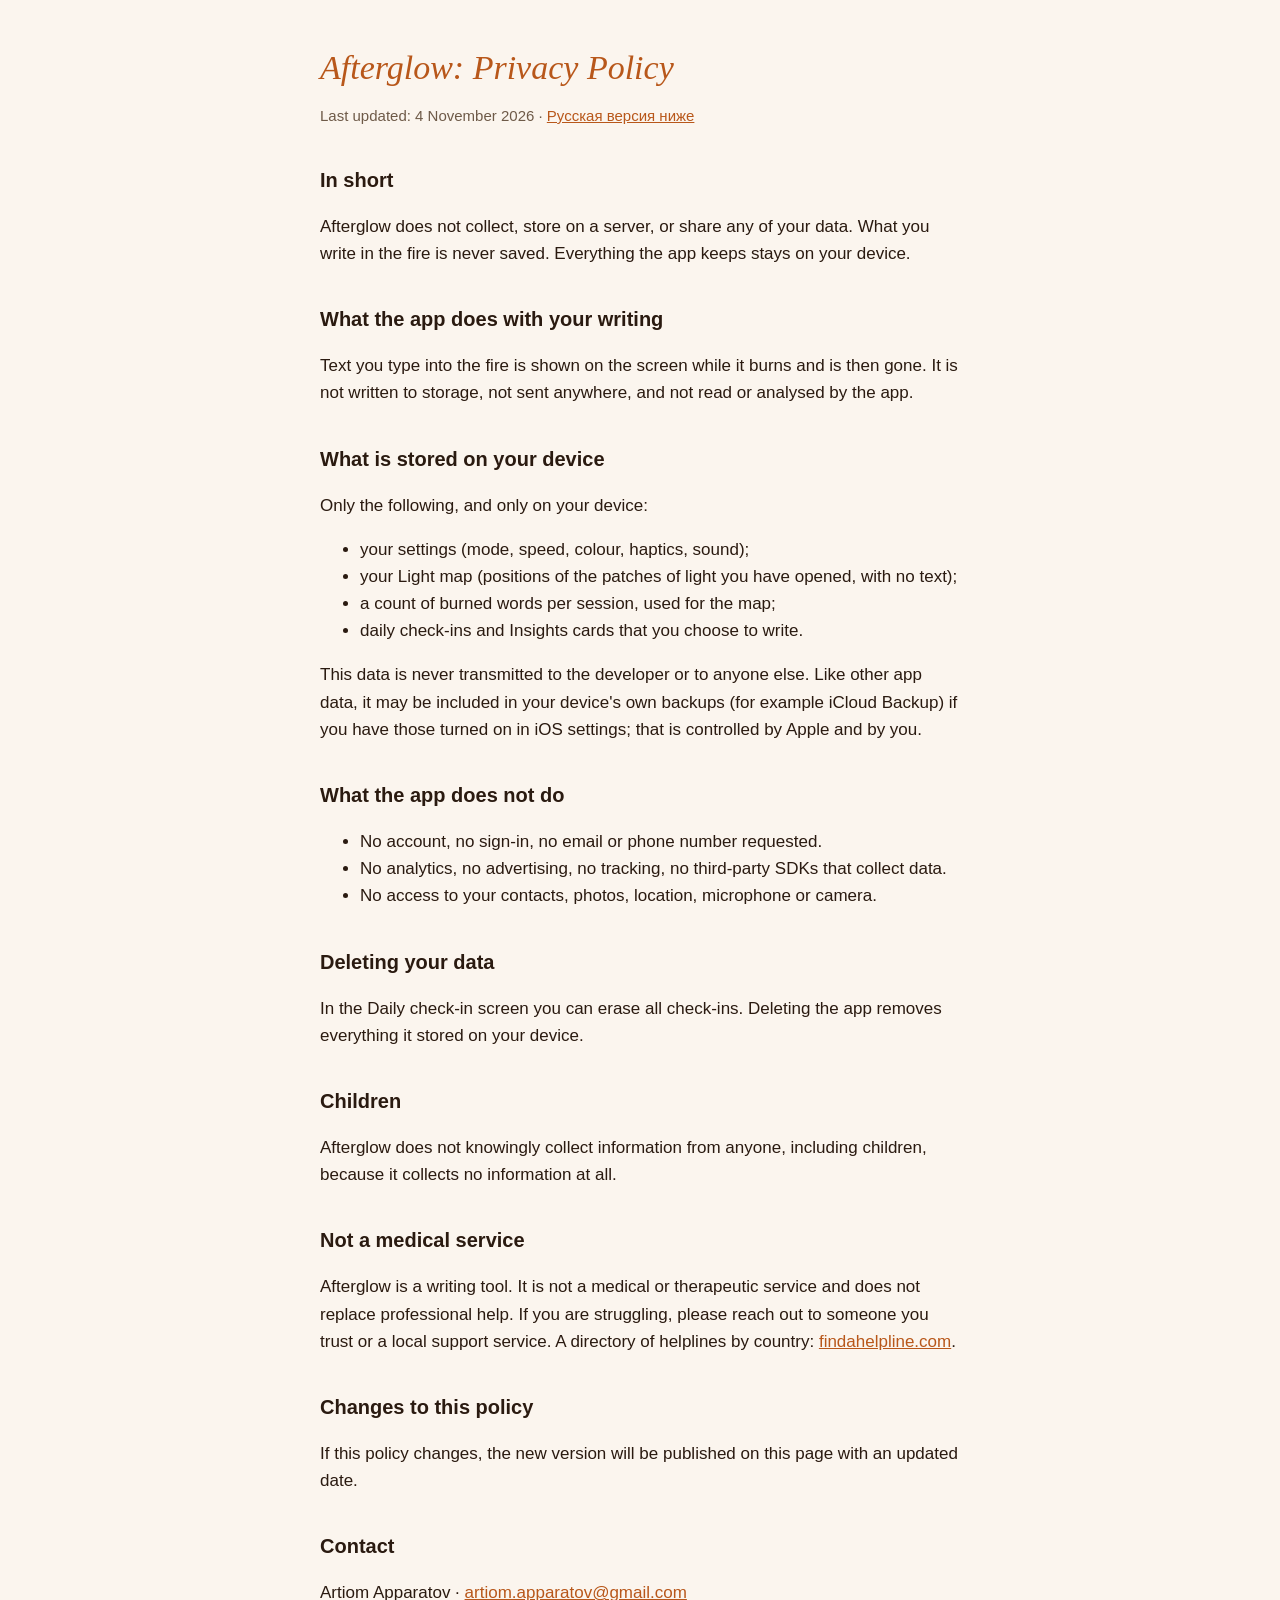
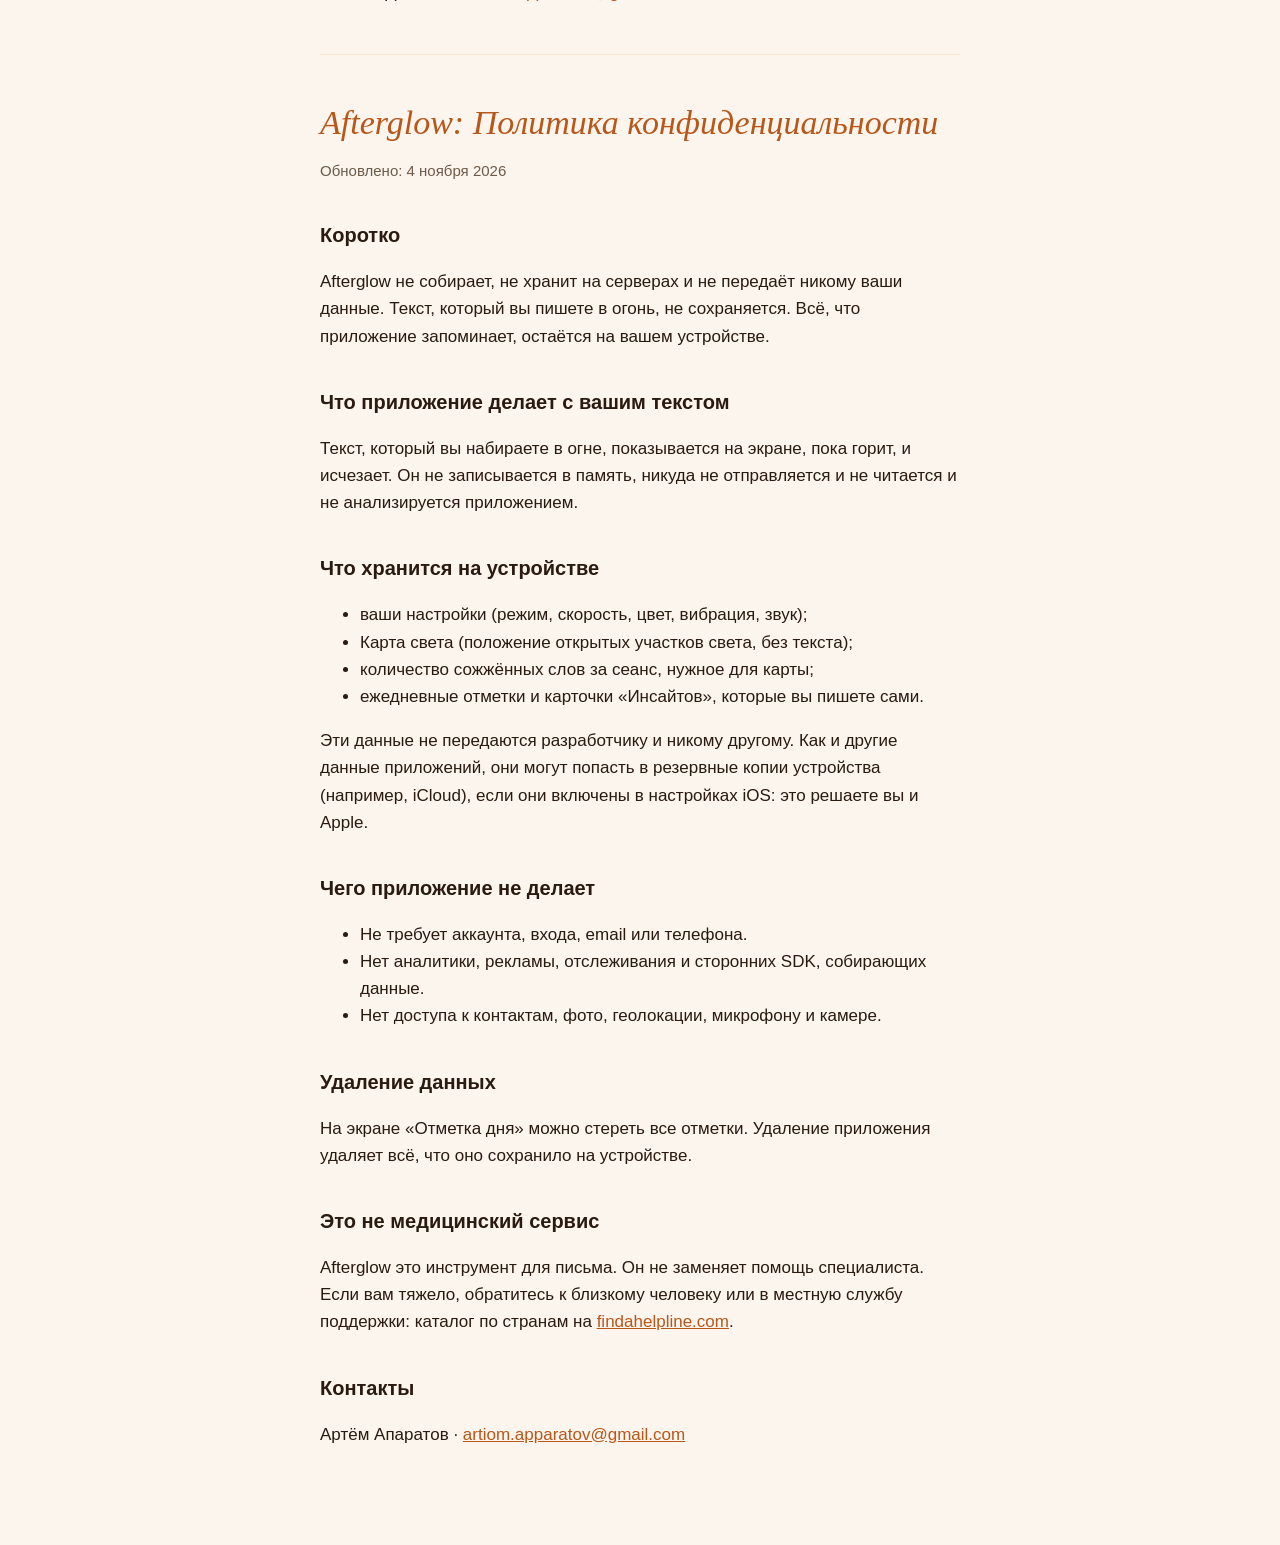
==== afterglow/privacy.html @ 963027b5 "Add Afterglow privacy policy and support pages Co-Authored-By: Claude Sonnet 5.5 <noreply@anthropic." ====
<!doctype html>
<html lang="en"><head><meta charset="utf-8"><meta name="viewport" content="width=device-width,initial-scale=1">
<title>Afterglow: Privacy Policy</title><link rel="stylesheet" href="style.css"></head>
<body><main>
<h1>Afterglow: Privacy Policy</h1>
<p class="mut">Last updated: 4 November 2026 · <a href="#ru">Русская версия ниже</a></p>

<h2>In short</h2>
<p>Afterglow does not collect, store on a server, or share any of your data. What you write in the fire is never saved. Everything the app keeps stays on your device.</p>

<h2>What the app does with your writing</h2>
<p>Text you type into the fire is shown on the screen while it burns and is then gone. It is not written to storage, not sent anywhere, and not read or analysed by the app.</p>

<h2>What is stored on your device</h2>
<p>Only the following, and only on your device:</p>
<ul>
<li>your settings (mode, speed, colour, haptics, sound);</li>
<li>your Light map (positions of the patches of light you have opened, with no text);</li>
<li>a count of burned words per session, used for the map;</li>
<li>daily check-ins and Insights cards that you choose to write.</li>
</ul>
<p>This data is never transmitted to the developer or to anyone else. Like other app data, it may be included in your device's own backups (for example iCloud Backup) if you have those turned on in iOS settings; that is controlled by Apple and by you.</p>

<h2>What the app does not do</h2>
<ul>
<li>No account, no sign-in, no email or phone number requested.</li>
<li>No analytics, no advertising, no tracking, no third-party SDKs that collect data.</li>
<li>No access to your contacts, photos, location, microphone or camera.</li>
</ul>

<h2>Deleting your data</h2>
<p>In the Daily check-in screen you can erase all check-ins. Deleting the app removes everything it stored on your device.</p>

<h2>Children</h2>
<p>Afterglow does not knowingly collect information from anyone, including children, because it collects no information at all.</p>

<h2>Not a medical service</h2>
<p>Afterglow is a writing tool. It is not a medical or therapeutic service and does not replace professional help. If you are struggling, please reach out to someone you trust or a local support service. A directory of helplines by country: <a href="https://findahelpline.com">findahelpline.com</a>.</p>

<h2>Changes to this policy</h2>
<p>If this policy changes, the new version will be published on this page with an updated date.</p>

<h2>Contact</h2>
<p>Artiom Apparatov · <a href="mailto:artiom.apparatov@gmail.com">artiom.apparatov@gmail.com</a></p>

<hr id="ru">
<h1>Afterglow: Политика конфиденциальности</h1>
<p class="mut">Обновлено: 4 ноября 2026</p>

<h2>Коротко</h2>
<p>Afterglow не собирает, не хранит на серверах и не передаёт никому ваши данные. Текст, который вы пишете в огонь, не сохраняется. Всё, что приложение запоминает, остаётся на вашем устройстве.</p>

<h2>Что приложение делает с вашим текстом</h2>
<p>Текст, который вы набираете в огне, показывается на экране, пока горит, и исчезает. Он не записывается в память, никуда не отправляется и не читается и не анализируется приложением.</p>

<h2>Что хранится на устройстве</h2>
<ul>
<li>ваши настройки (режим, скорость, цвет, вибрация, звук);</li>
<li>Карта света (положение открытых участков света, без текста);</li>
<li>количество сожжённых слов за сеанс, нужное для карты;</li>
<li>ежедневные отметки и карточки «Инсайтов», которые вы пишете сами.</li>
</ul>
<p>Эти данные не передаются разработчику и никому другому. Как и другие данные приложений, они могут попасть в резервные копии устройства (например, iCloud), если они включены в настройках iOS: это решаете вы и Apple.</p>

<h2>Чего приложение не делает</h2>
<ul>
<li>Не требует аккаунта, входа, email или телефона.</li>
<li>Нет аналитики, рекламы, отслеживания и сторонних SDK, собирающих данные.</li>
<li>Нет доступа к контактам, фото, геолокации, микрофону и камере.</li>
</ul>

<h2>Удаление данных</h2>
<p>На экране «Отметка дня» можно стереть все отметки. Удаление приложения удаляет всё, что оно сохранило на устройстве.</p>

<h2>Это не медицинский сервис</h2>
<p>Afterglow это инструмент для письма. Он не заменяет помощь специалиста. Если вам тяжело, обратитесь к близкому человеку или в местную службу поддержки: каталог по странам на <a href="https://findahelpline.com">findahelpline.com</a>.</p>

<h2>Контакты</h2>
<p>Артём Апаратов · <a href="mailto:artiom.apparatov@gmail.com">artiom.apparatov@gmail.com</a></p>
</main></body></html>
---- afterglow/style.css ----
:root{color-scheme:dark light;--bg:#150b08;--fg:#f6e7d6;--mut:#c9b49c;--acc:#ffb860}
@media (prefers-color-scheme:light){:root{--bg:#fbf5ee;--fg:#2a1a10;--mut:#6e5a48;--acc:#b8571a}}
*{box-sizing:border-box}
body{margin:0;background:var(--bg);color:var(--fg);font:17px/1.6 -apple-system,BlinkMacSystemFont,"Segoe UI",Roboto,sans-serif}
main{max-width:680px;margin:0 auto;padding:48px 20px 80px}
h1{font:italic 400 34px/1.2 Georgia,serif;color:var(--acc);margin:0 0 6px}
h2{font-size:20px;margin:36px 0 8px}
p,li{color:var(--fg)}
.mut{color:var(--mut);font-size:15px}
a{color:var(--acc)}
hr{border:0;border-top:1px solid rgba(255,184,96,.25);margin:48px 0}
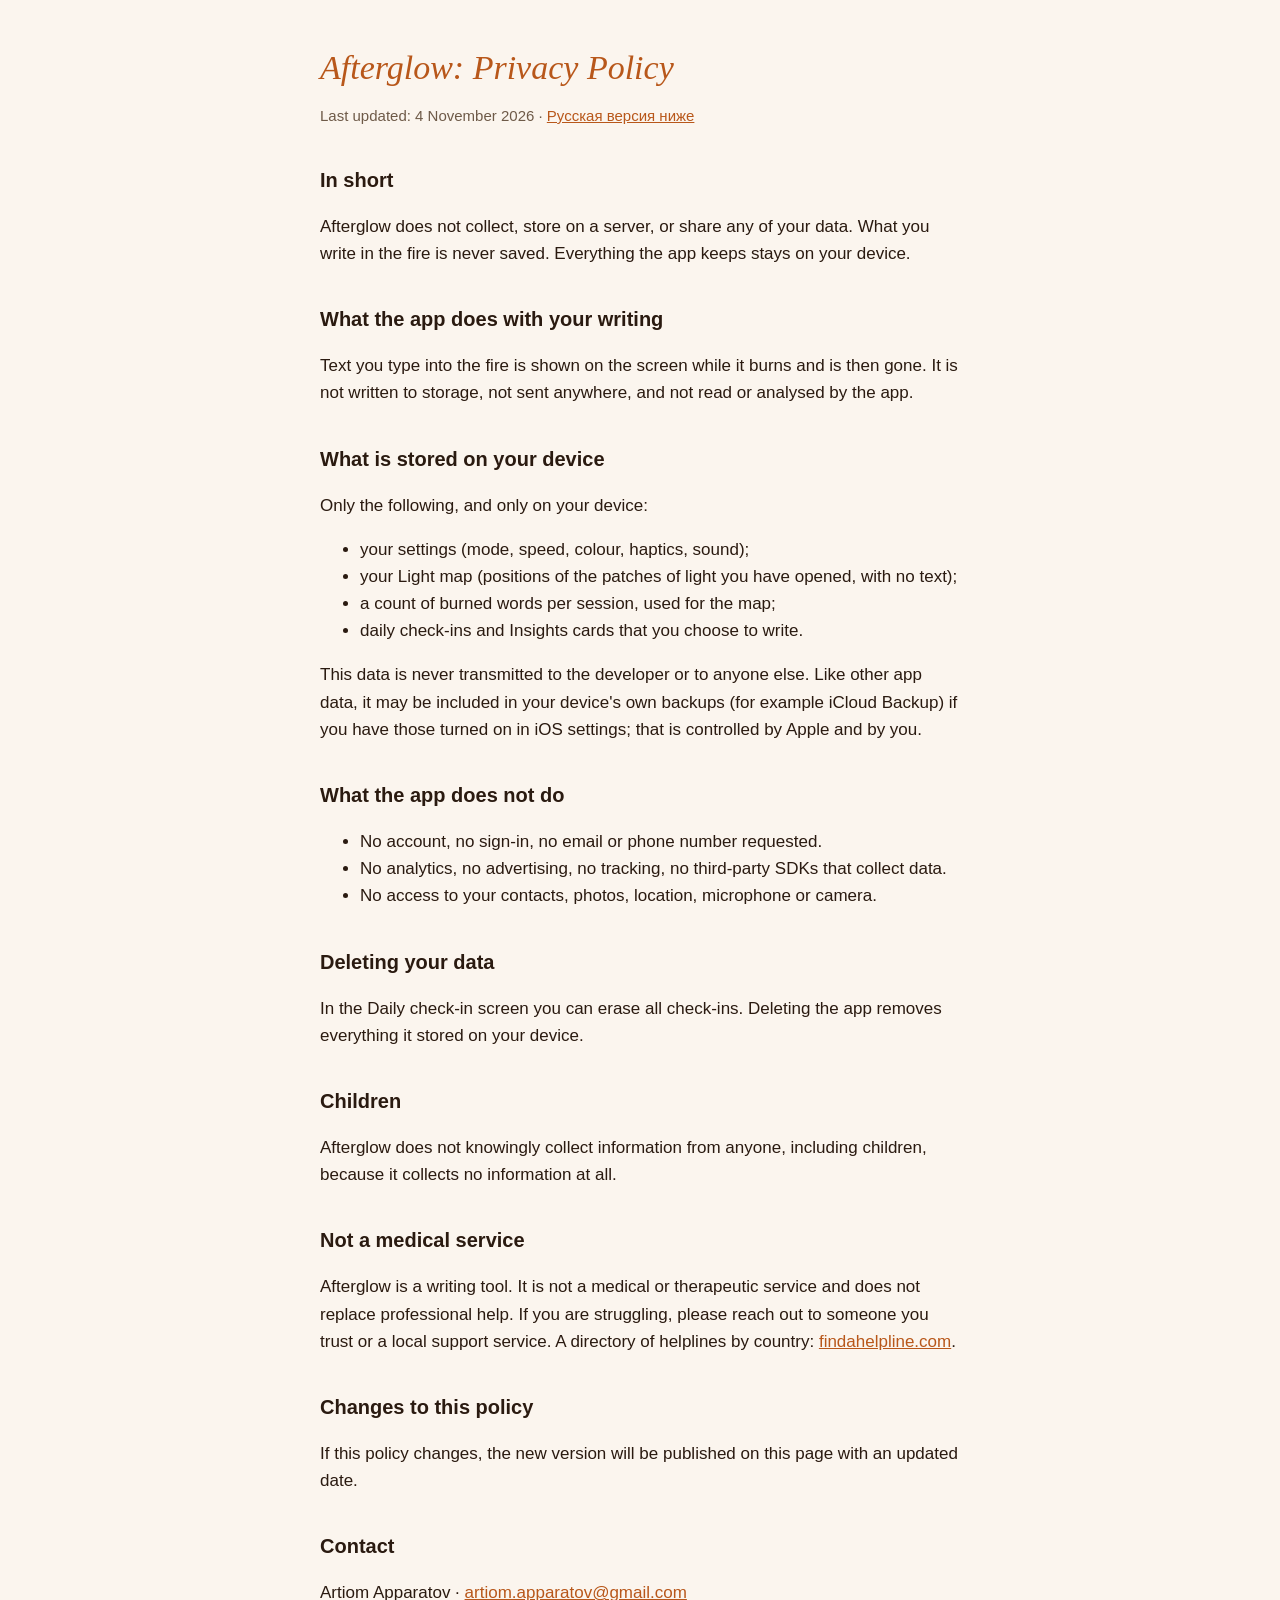
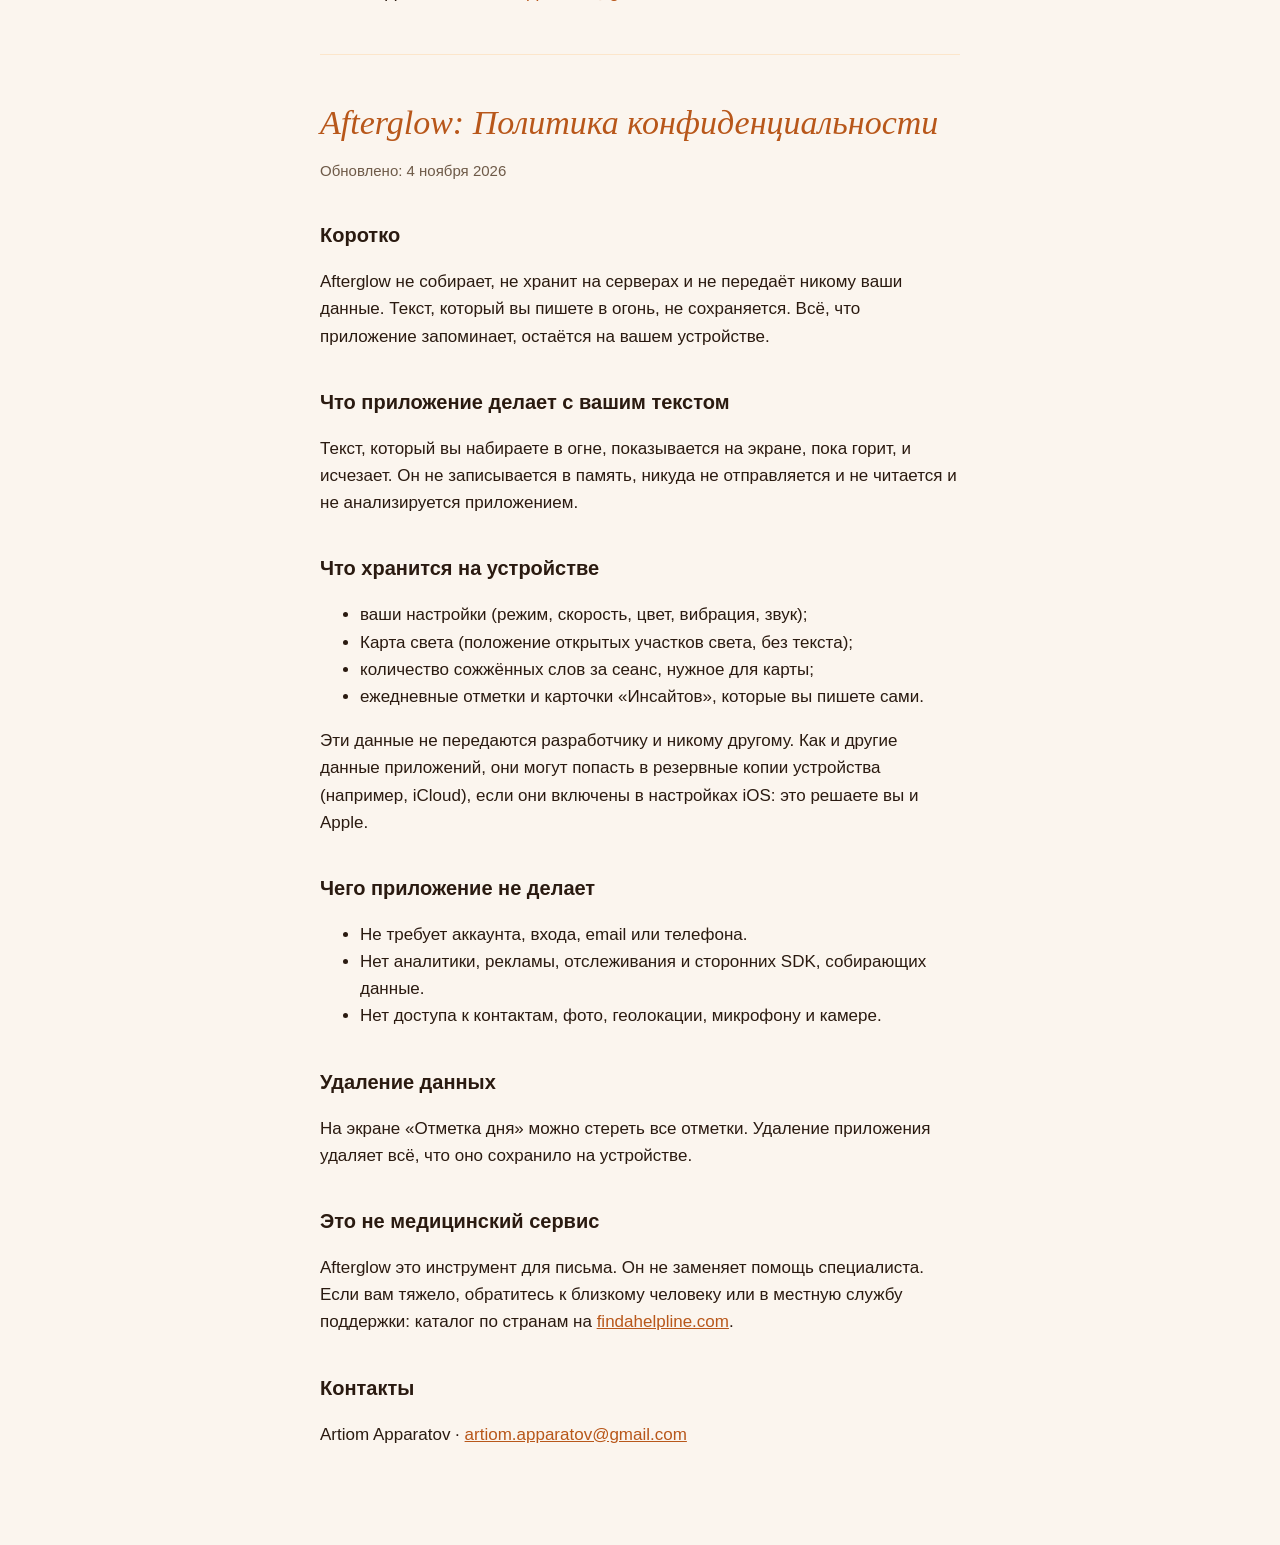
==== commit 02d7565b: "Fix developer name in RU privacy text" ====
--- a/afterglow/privacy.html
+++ b/afterglow/privacy.html
@@ -76,5 +76,5 @@
 <p>Afterglow это инструмент для письма. Он не заменяет помощь специалиста. Если вам тяжело, обратитесь к близкому человеку или в местную службу поддержки: каталог по странам на <a href="https://findahelpline.com">findahelpline.com</a>.</p>
 
 <h2>Контакты</h2>
-<p>Артём Апаратов · <a href="mailto:artiom.apparatov@gmail.com">artiom.apparatov@gmail.com</a></p>
+<p>Artiom Apparatov · <a href="mailto:artiom.apparatov@gmail.com">artiom.apparatov@gmail.com</a></p>
 </main></body></html>
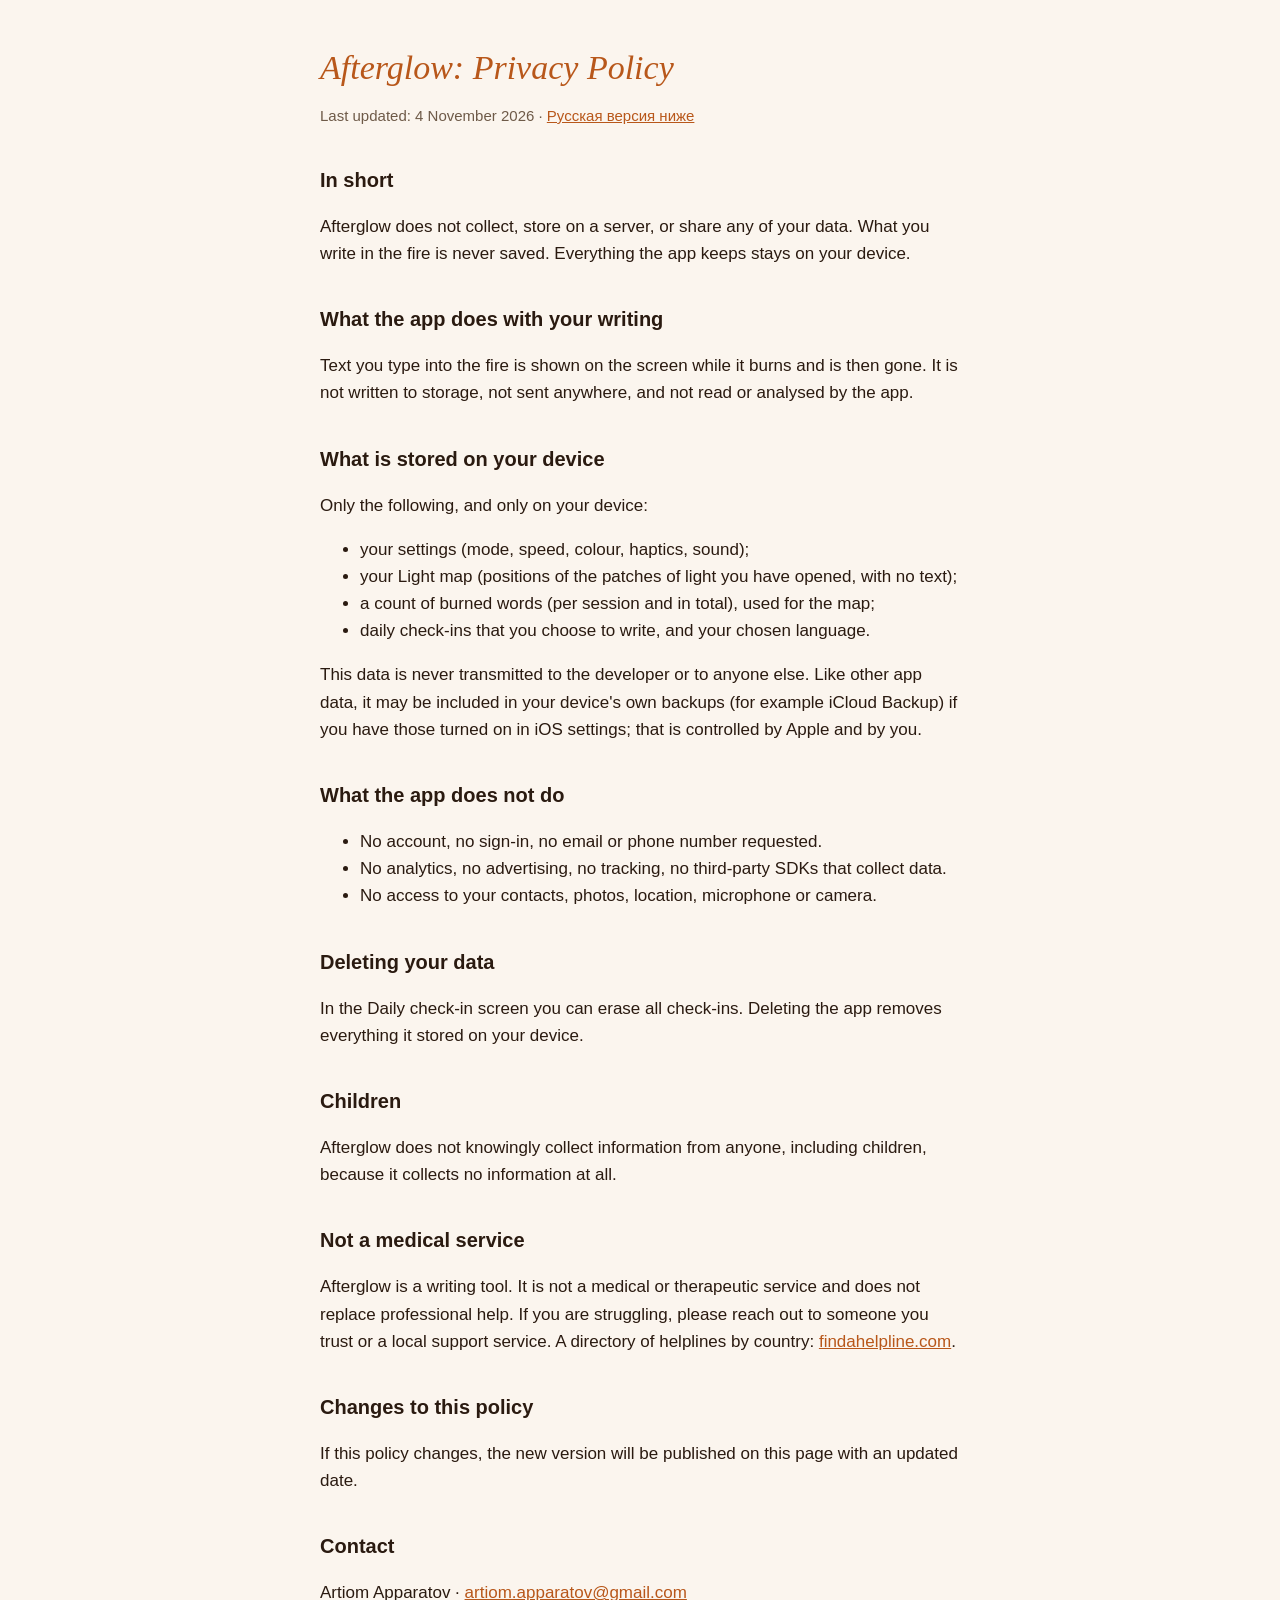
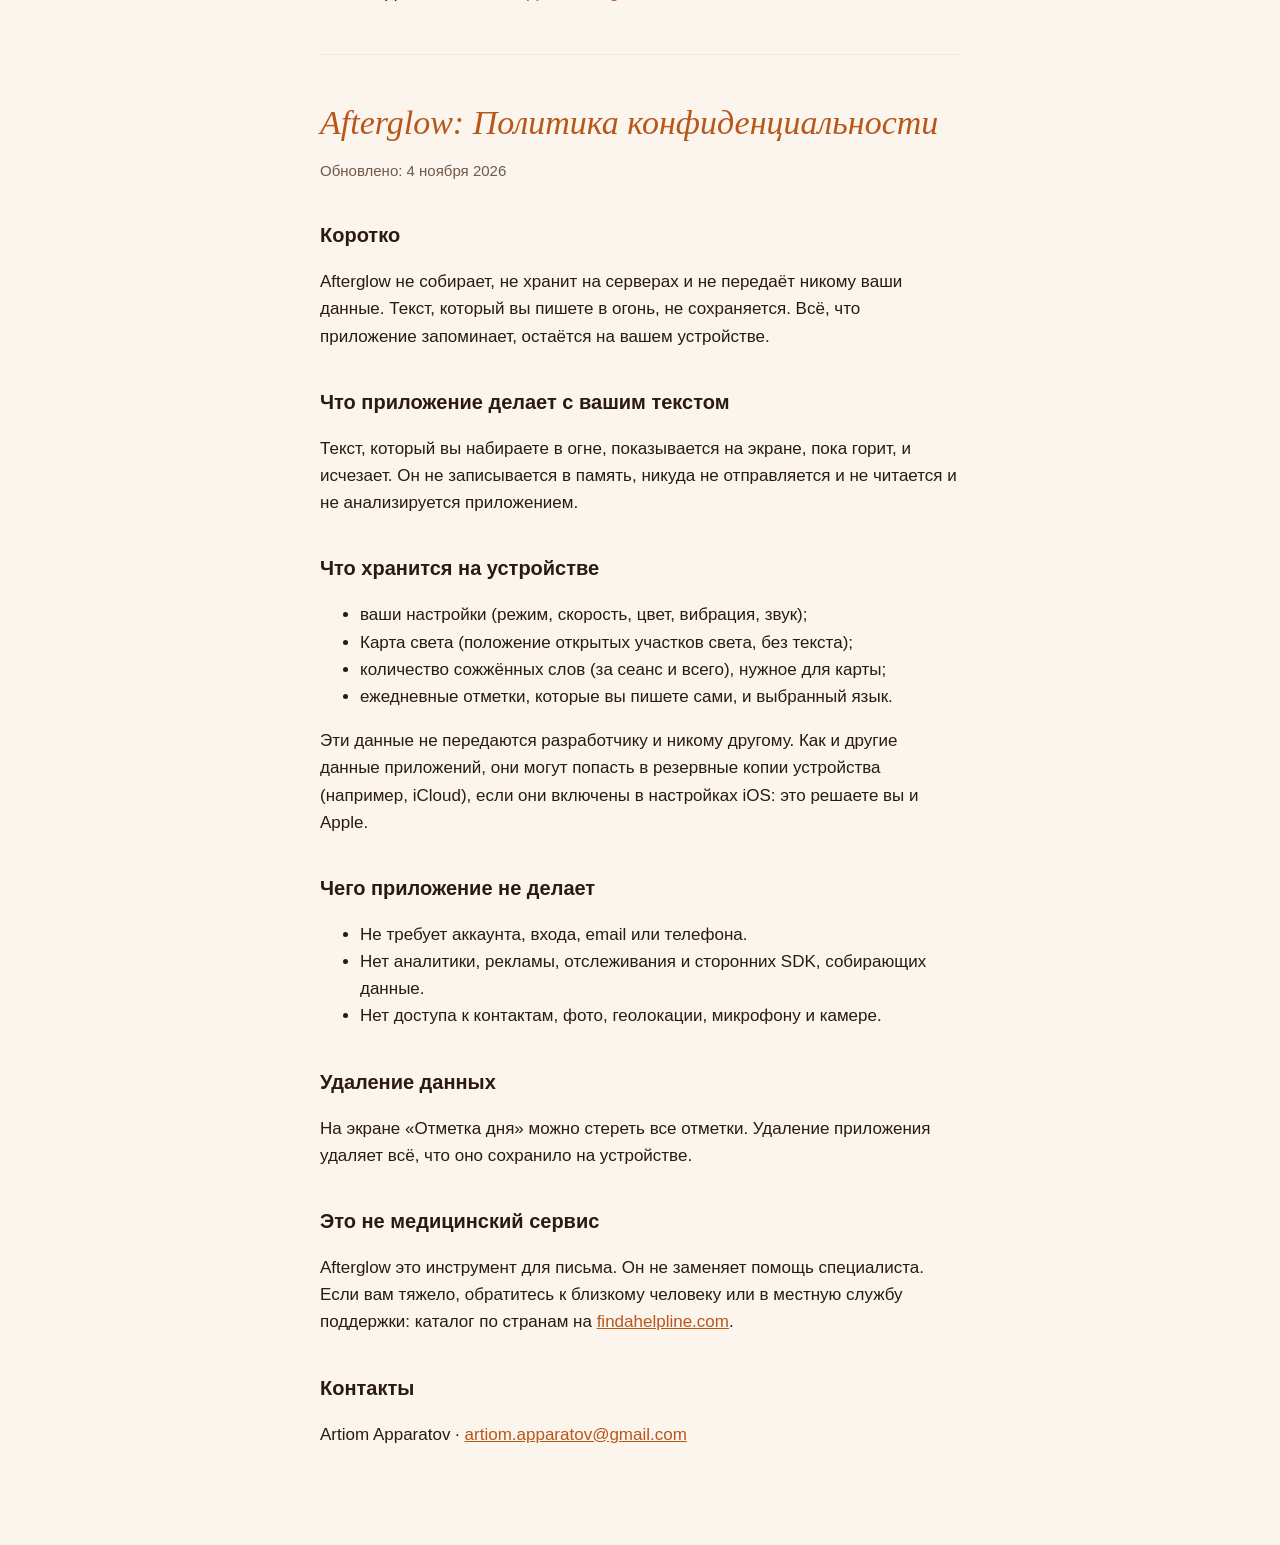
==== commit cf012f56: "Privacy/support: Insights removed, language and totals" ====
--- a/afterglow/privacy.html
+++ b/afterglow/privacy.html
@@ -16,8 +16,8 @@
 <ul>
 <li>your settings (mode, speed, colour, haptics, sound);</li>
 <li>your Light map (positions of the patches of light you have opened, with no text);</li>
-<li>a count of burned words per session, used for the map;</li>
-<li>daily check-ins and Insights cards that you choose to write.</li>
+<li>a count of burned words (per session and in total), used for the map;</li>
+<li>daily check-ins that you choose to write, and your chosen language.</li>
 </ul>
 <p>This data is never transmitted to the developer or to anyone else. Like other app data, it may be included in your device's own backups (for example iCloud Backup) if you have those turned on in iOS settings; that is controlled by Apple and by you.</p>
 
@@ -57,8 +57,8 @@
 <ul>
 <li>ваши настройки (режим, скорость, цвет, вибрация, звук);</li>
 <li>Карта света (положение открытых участков света, без текста);</li>
-<li>количество сожжённых слов за сеанс, нужное для карты;</li>
-<li>ежедневные отметки и карточки «Инсайтов», которые вы пишете сами.</li>
+<li>количество сожжённых слов (за сеанс и всего), нужное для карты;</li>
+<li>ежедневные отметки, которые вы пишете сами, и выбранный язык.</li>
 </ul>
 <p>Эти данные не передаются разработчику и никому другому. Как и другие данные приложений, они могут попасть в резервные копии устройства (например, iCloud), если они включены в настройках iOS: это решаете вы и Apple.</p>
 
